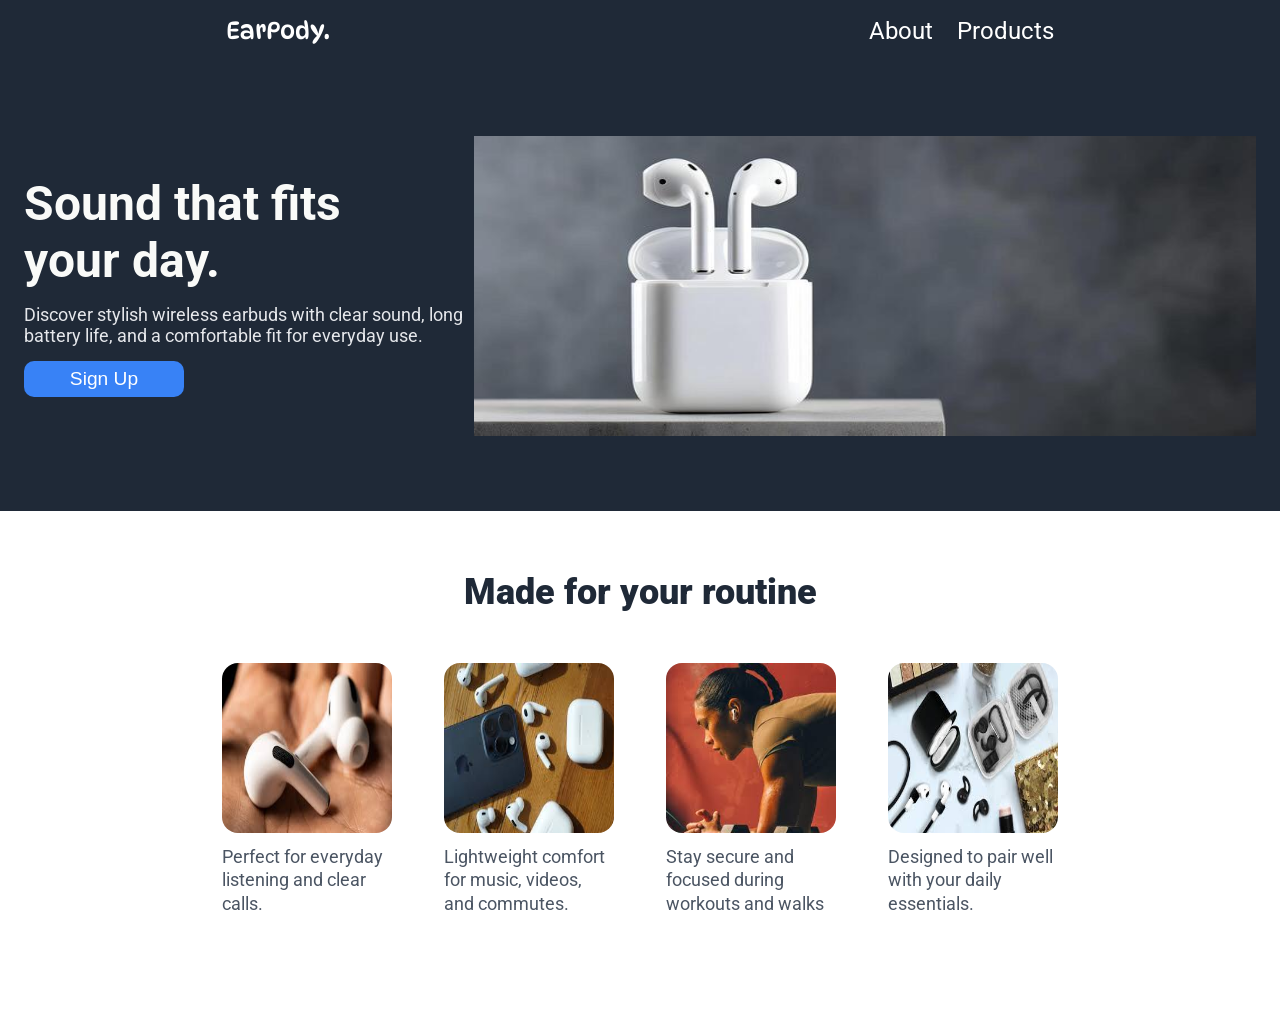
==== index.html @ 04e9d4e9 "info section with images" ====
<!doctype html>
<html lang="en">
  <head>
    <meta charset="UTF-8" />
    <meta name="viewport" content="width=device-width, initial-scale=1.0" />
    <title>EarPody.</title>
    <link rel="stylesheet" href="./Styles/main.css" />
  </head>
  <body>
    <header class="header">
      <a href="./index.html" class="logo-container"> EarPody. </a>

      <nav aria-label="Main navigation">
        <ul class="nav-list">
          <li><a href="./Pages/About.html">About</a></li>
          <li><a href="./Pages/Products.html">Products</a></li>
        </ul>
      </nav>
    </header>
    <main>
      <section class="hero">
        <div class="left">
          <h1 class="main-title">Sound that fits your day.</h1>
          <p class="subtext">
            Discover stylish wireless earbuds with clear sound, long battery
            life, and a comfortable fit for everyday use.
          </p>
          <button class="signUpHero">Sign Up</button>
        </div>
        <div class="right">
          <img src="./Images/airpods.jpg" alt="Air Pods photo" />
        </div>
      </section>

      <section class="info-section">
        <h2 class="info-title">Made for your routine</h2>
        <div class="info-cards">
          <div class="card">
            <div class="box"><img src="./Images/airpodsDuo.jpeg" alt="" /></div>
            <p>Perfect for everyday listening and clear calls.</p>
          </div>

          <div class="card">
            <div class="box">
              <img src="./Images/airpodsCasual.jpeg" alt="" />
            </div>
            <p>Lightweight comfort for music, videos, and commutes.</p>
          </div>

          <div class="card">
            <div class="box">
              <img src="./Images/airpodsFitness.jpeg" alt="" />
            </div>
            <p>Stay secure and focused during workouts and walks</p>
          </div>

          <div class="card">
            <div class="box">
              <img src="./Images/airpodsAccessories.jpeg" alt="" />
            </div>
            <p>Designed to pair well with your daily essentials.</p>
          </div>
        </div>
      </section>
    </main>
    <footer></footer>
  </body>
</html>
---- Styles/main.css ----
@import url("https://fonts.googleapis.com/css2?family=Roboto:wght@100..900&family=DynaPuff:wght@400;600&display=swap");
* {
  margin: 0;
  padding: 0;
  box-sizing: border-box;
}

body {
  font-family: "Roboto", sans-serif;
}

.header {
  background-color: #1f2937;
  display: flex;
  justify-content: space-around;
  align-items: center;
  padding: 16px 24px;
  color: #f9faf8;
  font-size: 24px;
}

.logo-container {
  display: flex;
  justify-content: start;
  width: 200px;
  margin-right: 40px;
  text-decoration: none;
  color: #ffffff;
  font-family: "DynaPuff", system-ui, sans-serif;
}

.nav-list {
  list-style: none;
  display: flex;
  gap: 24px;
}

.nav-list a {
  color: white;
  text-decoration: none;
}
a:hover {
  text-decoration: underline;
}

.hero {
  background-color: #1f2937;
  display: flex;
  justify-content: space-around;
  align-items: center;
  height: 50vh;
  padding: 16px 24px;
}
.left {
  height: 300px;
  display: flex;
  flex-direction: column;
  justify-content: center;
  align-items: start;
  gap: 15px;
}
.main-title {
  font-weight: bold;
  color: #f9faf8;
  font-size: 48px;
  width: 21.875rem;
}
.subtext {
  font-size: 18px;
  color: #e5e7eb;
  width: 28.125rem;
}
.signUpHero {
  background: #3882f6;
  color: #ffffff;
  border: none;
  border-radius: 10px;
  padding: 0.55rem 2.25rem;
  min-width: 160px;
  font-size: 1.2rem;
  font-weight: 500;
  line-height: 1;
  cursor: pointer;
}
.right {
  width: 800px;
  height: 300px;
}
.right img {
  width: 100%;
  max-width: 800px;
  height: auto;
  max-height: 300px;
}
.info-section {
  padding: 60px 80px 100px;
  background-color: white;
}

.info-title {
  font-size: 36px;
  font-weight: 900;
  color: #1f2937;
  padding-bottom: 50px;
  text-align: center;
}

.info-cards {
  display: flex;
  justify-content: center;
  gap: 52px;
  flex-wrap: wrap;
}

.card {
  width: 170px;
}

.box {
  width: 170px;
  height: 170px;
  border-radius: 16px;
  margin-bottom: 12px;
}

.card p {
  font-size: 18px;
  color: #4b5563;
  line-height: 1.3;
}
.info-cards img {
  width: 170px;
  height: 170px;
  border-radius: 16px;
}
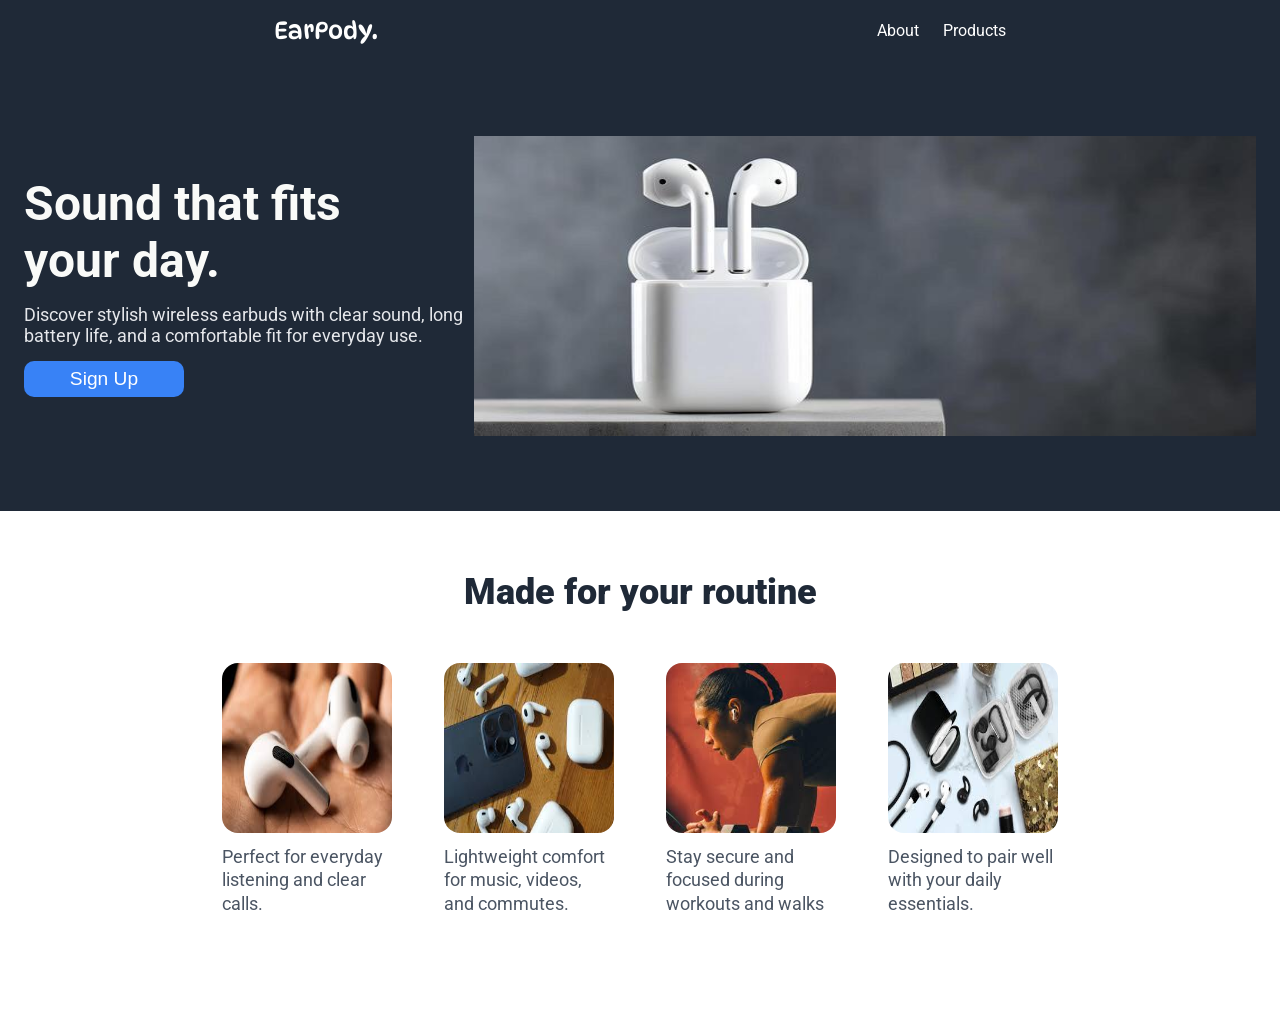
==== commit 28d416b1: "minor changes in css and html. Added alt attributes to img elems" ====
--- a/index.html
+++ b/index.html
@@ -36,27 +36,41 @@
         <h2 class="info-title">Made for your routine</h2>
         <div class="info-cards">
           <div class="card">
-            <div class="box"><img src="./Images/airpodsDuo.jpeg" alt="" /></div>
+            <div class="box">
+              <img
+                src="./Images/airpodsDuo.jpeg"
+                alt="Two wireless earbuds in charging case"
+              />
+            </div>
             <p>Perfect for everyday listening and clear calls.</p>
           </div>
 
           <div class="card">
             <div class="box">
-              <img src="./Images/airpodsCasual.jpeg" alt="" />
+              <img
+                src="./Images/airpodsCasual.jpeg"
+                alt="Person using wireless earbuds casually"
+              />
             </div>
             <p>Lightweight comfort for music, videos, and commutes.</p>
           </div>
 
           <div class="card">
             <div class="box">
-              <img src="./Images/airpodsFitness.jpeg" alt="" />
+              <img
+                src="./Images/airpodsFitness.jpeg"
+                alt="wireless airpods during workout"
+              />
             </div>
             <p>Stay secure and focused during workouts and walks</p>
           </div>
 
           <div class="card">
             <div class="box">
-              <img src="./Images/airpodsAccessories.jpeg" alt="" />
+              <img
+                src="./Images/airpodsAccessories.jpeg"
+                alt="wireless airpods ith everyday accessories"
+              />
             </div>
             <p>Designed to pair well with your daily essentials.</p>
           </div>
--- a/Styles/main.css
+++ b/Styles/main.css
@@ -15,24 +15,20 @@
   justify-content: space-around;
   align-items: center;
   padding: 16px 24px;
-  color: #f9faf8;
-  font-size: 24px;
 }
 
 .logo-container {
-  display: flex;
-  justify-content: start;
-  width: 200px;
-  margin-right: 40px;
   text-decoration: none;
   color: #ffffff;
   font-family: "DynaPuff", system-ui, sans-serif;
+  font-size: 24px;
 }
 
 .nav-list {
   list-style: none;
   display: flex;
   gap: 24px;
+  color: #e5e7eb;
 }
 
 .nav-list a {
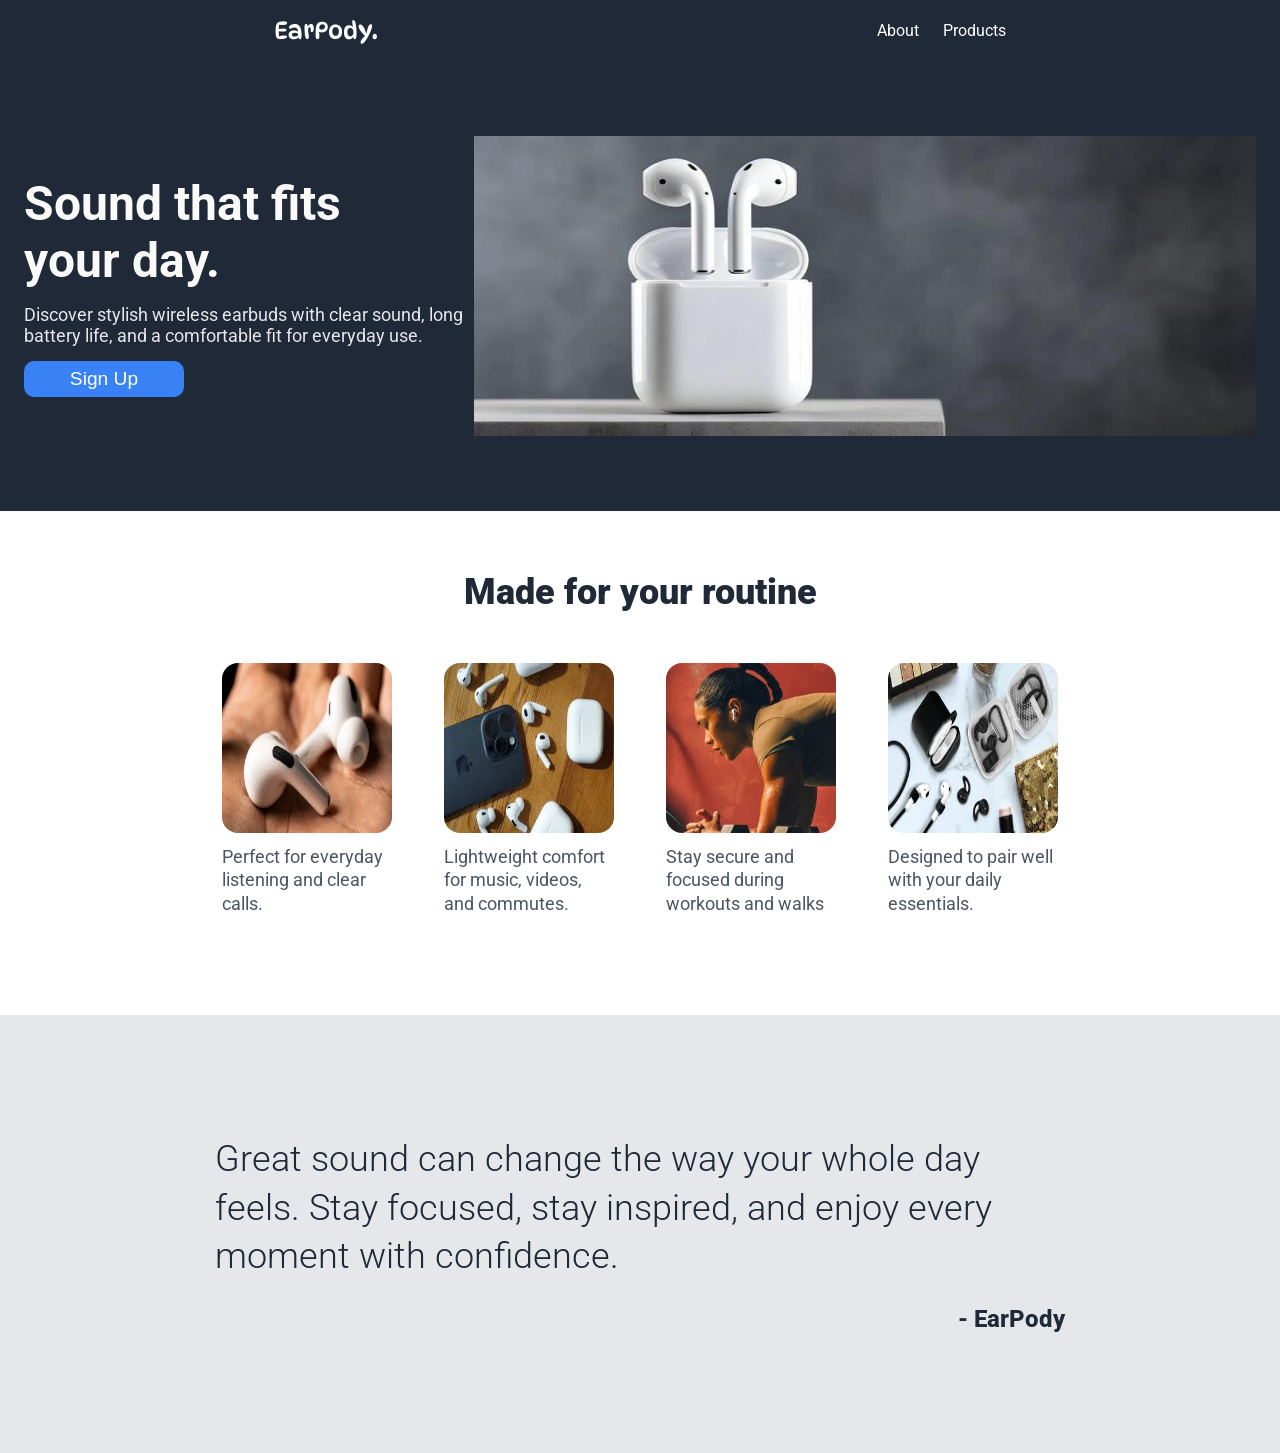
==== commit 7ebc802e: "quote section 70% done" ====
--- a/index.html
+++ b/index.html
@@ -34,6 +34,7 @@
 
       <section class="info-section">
         <h2 class="info-title">Made for your routine</h2>
+
         <div class="info-cards">
           <div class="card">
             <div class="box">
@@ -76,6 +77,15 @@
           </div>
         </div>
       </section>
+      <section class="quote-section">
+        <div class="quote-container">
+          <blockquote class="quote-text">
+            Great sound can change the way your whole day feels. Stay focused,
+            stay inspired, and enjoy every moment with confidence.
+          </blockquote>
+          <p class="quote-author">- EarPody</p>
+        </div>
+      </section>
     </main>
     <footer></footer>
   </body>
--- a/Styles/main.css
+++ b/Styles/main.css
@@ -129,3 +129,29 @@
   height: 170px;
   border-radius: 16px;
 }
+
+.quote-section {
+  background-color: #e5e7eb;
+  padding: 120px 40px;
+}
+
+.quote-container {
+  max-width: 850px;
+  margin: 0 auto;
+}
+
+.quote-text {
+  font-size: 36px;
+  font-style: light italic;
+  font-weight: 300;
+  color: #1f2937;
+  line-height: 1.35;
+}
+
+.quote-author {
+  margin-top: 24px;
+  text-align: right;
+  font-size: 24px;
+  font-weight: 800;
+  color: #1f2937;
+}
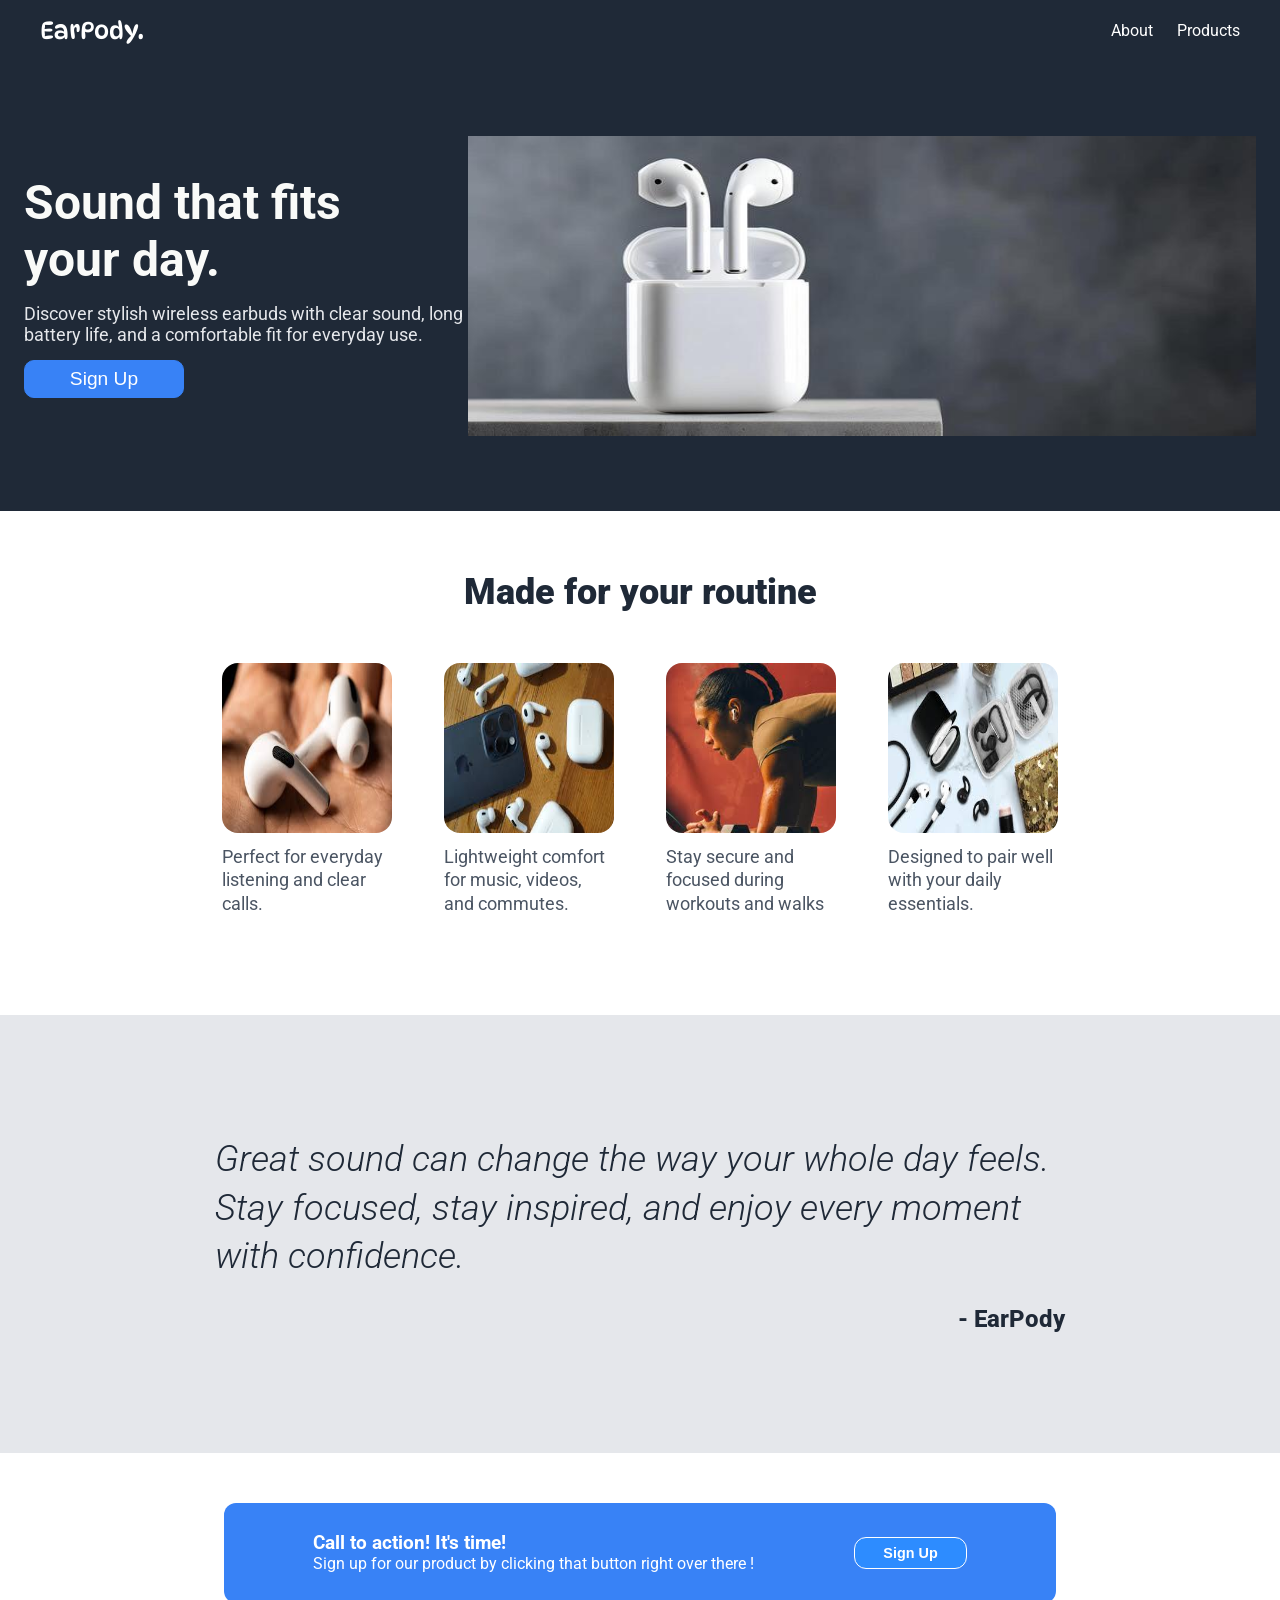
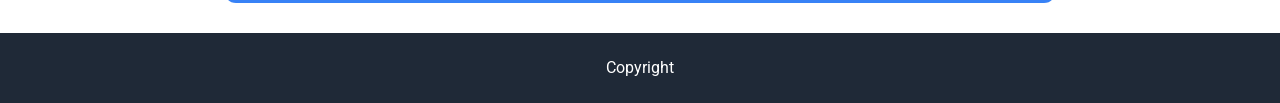
==== commit 3adc1f0e: "index.html responsive ? desing done" ====
--- a/index.html
+++ b/index.html
@@ -17,6 +17,7 @@
         </ul>
       </nav>
     </header>
+
     <main>
       <section class="hero">
         <div class="left">
@@ -79,14 +80,26 @@
       </section>
       <section class="quote-section">
         <div class="quote-container">
-          <blockquote class="quote-text">
+          <p class="quote-text">
             Great sound can change the way your whole day feels. Stay focused,
             stay inspired, and enjoy every moment with confidence.
-          </blockquote>
+          </p>
           <p class="quote-author">- EarPody</p>
         </div>
       </section>
+
+      <section class="cta-section">
+        <div class="cta-container">
+          <div class="cta-content">
+            <h3>Call to action! It's time!</h3>
+            <p>
+              Sign up for our product by clicking that button right over there !
+            </p>
+          </div>
+          <button class="cta-button">Sign Up</button>
+        </div>
+      </section>
     </main>
-    <footer></footer>
+    <footer>Copyright</footer>
   </body>
 </html>
--- a/Styles/main.css
+++ b/Styles/main.css
@@ -12,9 +12,13 @@
 .header {
   background-color: #1f2937;
   display: flex;
-  justify-content: space-around;
-  align-items: center;
-  padding: 16px 24px;
+  align-items: center;
+  justify-content: space-between;
+  padding: 16px 40px;
+  gap: 20px;
+  position: sticky;
+  top: 0;
+  z-index: 1000;
 }
 
 .logo-container {
@@ -35,7 +39,7 @@
   color: white;
   text-decoration: none;
 }
-a:hover {
+.nav-list a:hover {
   text-decoration: underline;
 }
 
@@ -64,12 +68,13 @@
 .subtext {
   font-size: 18px;
   color: #e5e7eb;
-  width: 28.125rem;
+  max-width: 45ch;
+  width: 100%;
 }
 .signUpHero {
   background: #3882f6;
   color: #ffffff;
-  border: none;
+  border: 1px solid #3882f6;
   border-radius: 10px;
   padding: 0.55rem 2.25rem;
   min-width: 160px;
@@ -133,6 +138,7 @@
 .quote-section {
   background-color: #e5e7eb;
   padding: 120px 40px;
+  margin-bottom: 50px;
 }
 
 .quote-container {
@@ -142,7 +148,7 @@
 
 .quote-text {
   font-size: 36px;
-  font-style: light italic;
+  font-style: italic;
   font-weight: 300;
   color: #1f2937;
   line-height: 1.35;
@@ -155,3 +161,79 @@
   font-weight: 800;
   color: #1f2937;
 }
+.cta-container {
+  background-color: #3882f6;
+  width: 65%;
+  margin: auto;
+  color: #ffffff;
+  display: flex;
+  justify-content: center;
+  align-items: center;
+  gap: 100px;
+  margin-bottom: 30px;
+  border-radius: 12px;
+  height: 100px;
+}
+.cta-button {
+  background-color: #2d8cff;
+  color: #ffffff;
+  border: 1px solid #ffffff;
+  border-radius: 12px;
+  padding: 0.425rem 1.8rem;
+  font-size: 0.9rem;
+  font-weight: 600;
+  cursor: pointer;
+}
+
+footer {
+  text-align: center;
+  background-color: #1f2937;
+  color: #ffffff;
+  height: 70px;
+  display: flex;
+  align-items: center;
+  justify-content: center;
+}
+
+@media (max-width: 900px) {
+  .hero {
+    flex-direction: column;
+    height: auto;
+    text-align: center;
+    gap: 30px;
+    padding: 40px 24px;
+  }
+
+  .left {
+    align-items: center;
+    height: auto;
+  }
+
+  .main-title,
+  .subtext {
+    width: 100%;
+    max-width: 500px;
+  }
+
+  .right {
+    width: 100%;
+    height: auto;
+    display: flex;
+    justify-content: center;
+  }
+
+  .right img {
+    width: 100%;
+    max-width: 420px;
+    height: auto;
+  }
+
+  .cta-container {
+    width: 90%;
+    height: auto;
+    flex-direction: column;
+    gap: 20px;
+    padding: 24px;
+    text-align: center;
+  }
+}
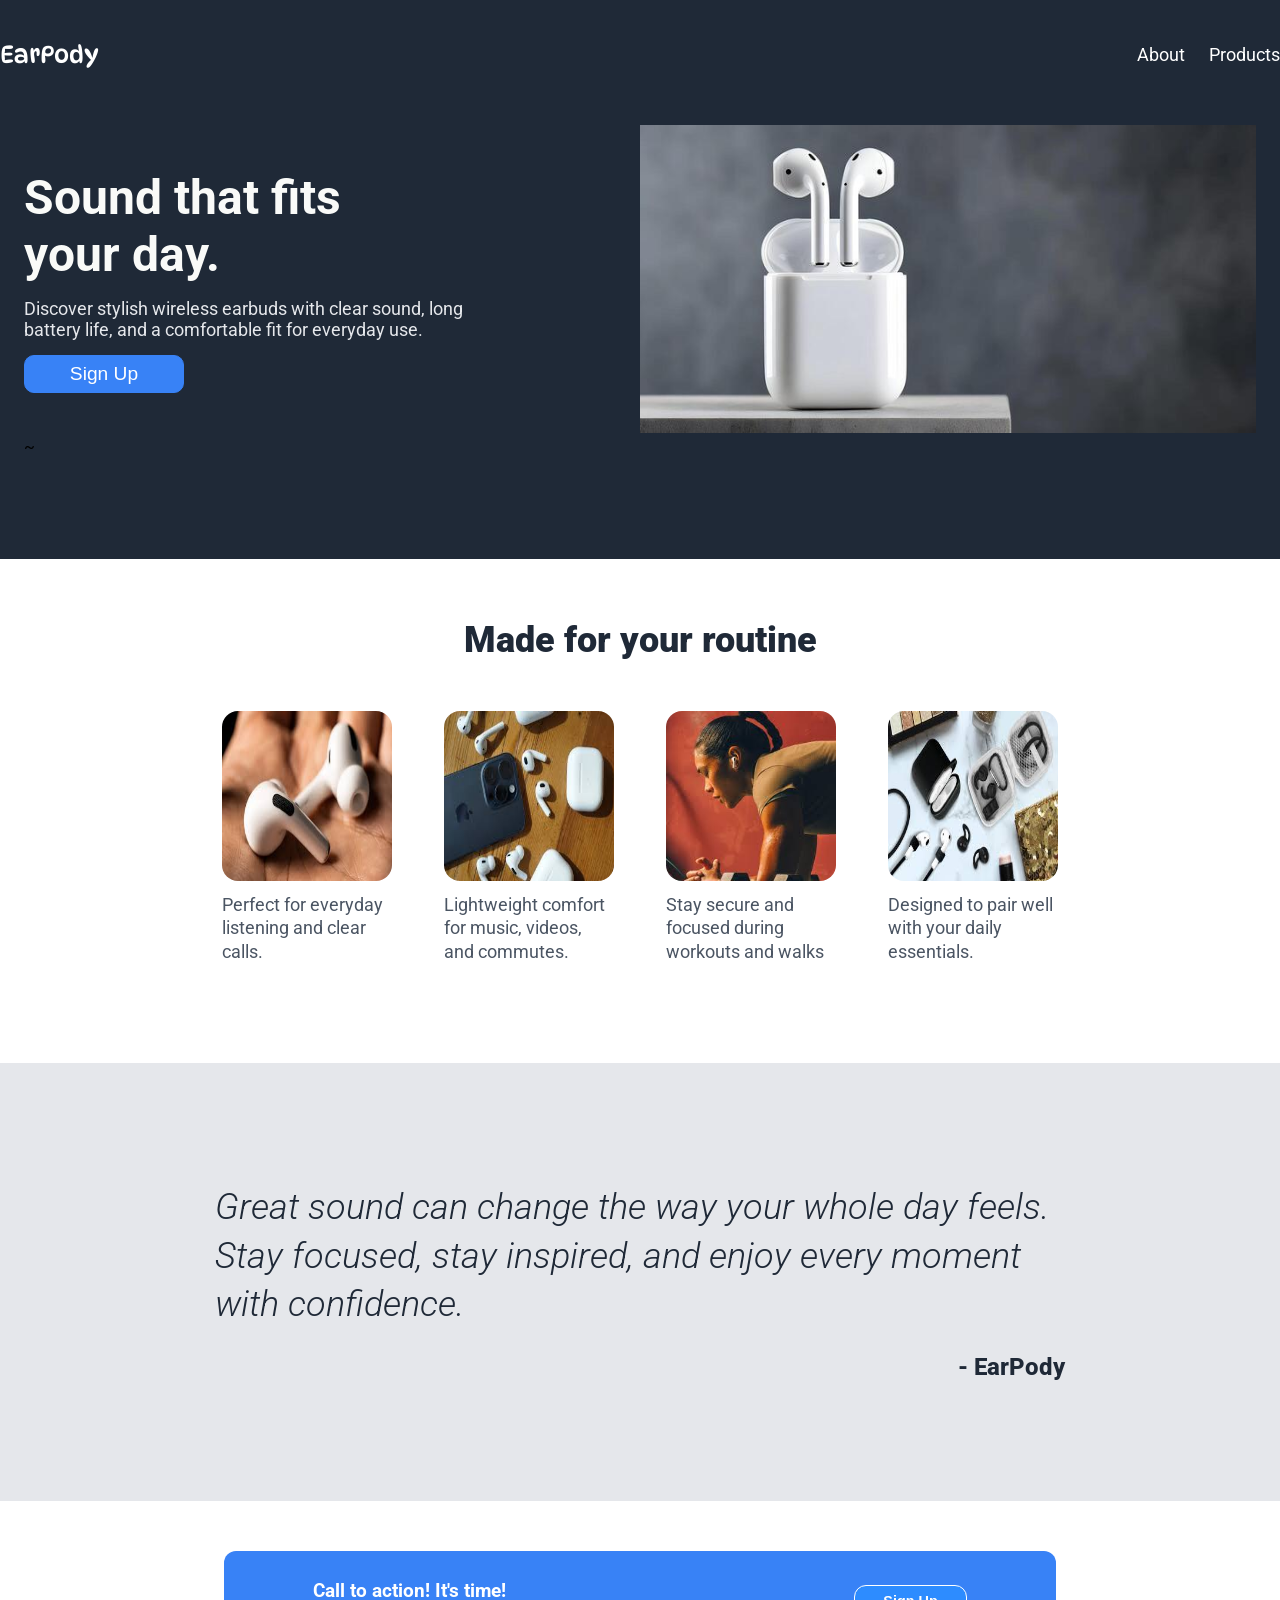
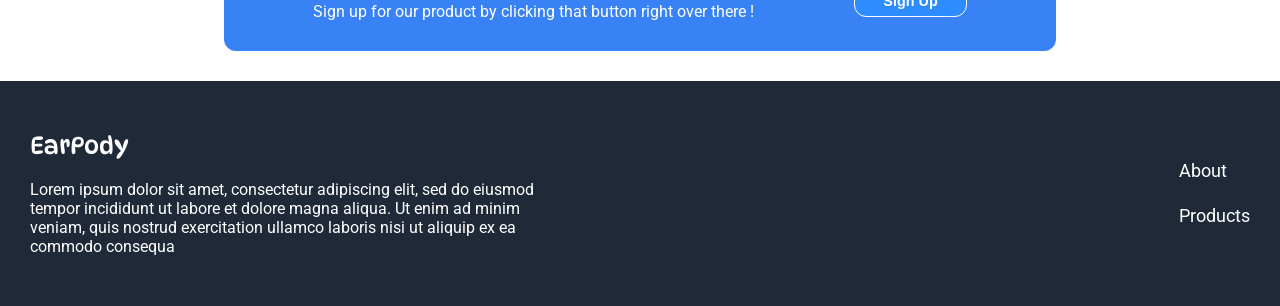
==== commit 02ca20ee: "improve navbar, container layout and footer" ====
--- a/index.html
+++ b/index.html
@@ -1,105 +1,119 @@
 <!doctype html>
 <html lang="en">
-  <head>
-    <meta charset="UTF-8" />
-    <meta name="viewport" content="width=device-width, initial-scale=1.0" />
-    <title>EarPody.</title>
-    <link rel="stylesheet" href="./Styles/main.css" />
-  </head>
-  <body>
-    <header class="header">
-      <a href="./index.html" class="logo-container"> EarPody. </a>
 
-      <nav aria-label="Main navigation">
-        <ul class="nav-list">
-          <li><a href="./Pages/About.html">About</a></li>
-          <li><a href="./Pages/Products.html">Products</a></li>
-        </ul>
-      </nav>
-    </header>
+<head>
+  <meta charset="UTF-8" />
+  <meta name="viewport" content="width=device-width, initial-scale=1.0" />
+  <title>EarPody.</title>
+  <link rel="stylesheet" href="./Styles/main.css" />
+  <link rel="stylesheet" href="./Styles/layout.css" />
+</head>
 
-    <main>
-      <section class="hero">
-        <div class="left">
-          <h1 class="main-title">Sound that fits your day.</h1>
-          <p class="subtext">
-            Discover stylish wireless earbuds with clear sound, long battery
-            life, and a comfortable fit for everyday use.
+<body>
+  <header class="header">
+    <nav aria-label="Main navigation">
+      <a href="./index.html" class="logo">EarPody</a>
+      <ul class="nav-list">
+        <li><a href="./Pages/About.html">About</a></li>
+        <li><a href="./Pages/Products.html">Products</a></li>
+      </ul>
+    </nav>
+  </header>
+
+  <main>
+    <section class="hero-section">
+      <div class="container">
+        <div class="hero">
+          <div class="left">
+            <h1 class="main-title">Sound that fits your day.</h1>
+            <p class="subtext">
+              Discover stylish wireless earbuds with clear sound, long battery
+              life, and a comfortable fit for everyday use.
+            </p>
+            <button class="signUpHero">Sign Up</button>
+          </div>
+          <div class="right">
+            <img src="./Images/airpods.jpg" alt="Air Pods photo" />
+          </div>
+        </div>~
+      </div>
+    </section>
+
+    <section class="info-section">
+      <h2 class="info-title">Made for your routine</h2>
+
+      <div class="info-cards">
+        <div class="card">
+          <div class="box">
+            <img src="./Images/airpodsDuo.jpeg" alt="Two wireless earbuds in charging case" />
+          </div>
+          <p>Perfect for everyday listening and clear calls.</p>
+        </div>
+
+        <div class="card">
+          <div class="box">
+            <img src="./Images/airpodsCasual.jpeg" alt="Person using wireless earbuds casually" />
+          </div>
+          <p>Lightweight comfort for music, videos, and commutes.</p>
+        </div>
+
+        <div class="card">
+          <div class="box">
+            <img src="./Images/airpodsFitness.jpeg" alt="wireless airpods during workout" />
+          </div>
+          <p>Stay secure and focused during workouts and walks</p>
+        </div>
+
+        <div class="card">
+          <div class="box">
+            <img src="./Images/airpodsAccessories.jpeg" alt="wireless airpods ith everyday accessories" />
+          </div>
+          <p>Designed to pair well with your daily essentials.</p>
+        </div>
+      </div>
+    </section>
+    <section class="quote-section">
+      <div class="quote-container">
+        <p class="quote-text">
+          Great sound can change the way your whole day feels. Stay focused,
+          stay inspired, and enjoy every moment with confidence.
+        </p>
+        <p class="quote-author">- EarPody</p>
+      </div>
+    </section>
+
+    <section class="cta-section">
+      <div class="cta-container">
+        <div class="cta-content">
+          <h3>Call to action! It's time!</h3>
+          <p>
+            Sign up for our product by clicking that button right over there !
           </p>
-          <button class="signUpHero">Sign Up</button>
         </div>
-        <div class="right">
-          <img src="./Images/airpods.jpg" alt="Air Pods photo" />
+        <button class="cta-button">Sign Up</button>
+      </div>
+    </section>
+  </main>
+  <footer>
+    <div class="container">
+      <div class="footer-wrapper">
+        <div class="footer-content">
+          <a href="./index.html" class="logo">EarPody</a>
+          <p>Lorem ipsum dolor sit amet, consectetur adipiscing elit, sed do eiusmod tempor incididunt ut labore et
+            dolore
+            magna aliqua. Ut enim ad minim veniam, quis nostrud exercitation ullamco laboris nisi ut aliquip ex ea
+            commodo
+            consequa</p>
         </div>
-      </section>
+        <div class="footer-nav">
+          <ul class="footer-links">
+            <li><a href="./Pages/About.html">About</a></li>
+            <li><a href="./Pages/Products.html">Products</a></li>
+          </ul>
+        </div>
+      </div>
+    </div>
+  </footer>
+</body>
 
-      <section class="info-section">
-        <h2 class="info-title">Made for your routine</h2>
-
-        <div class="info-cards">
-          <div class="card">
-            <div class="box">
-              <img
-                src="./Images/airpodsDuo.jpeg"
-                alt="Two wireless earbuds in charging case"
-              />
-            </div>
-            <p>Perfect for everyday listening and clear calls.</p>
-          </div>
-
-          <div class="card">
-            <div class="box">
-              <img
-                src="./Images/airpodsCasual.jpeg"
-                alt="Person using wireless earbuds casually"
-              />
-            </div>
-            <p>Lightweight comfort for music, videos, and commutes.</p>
-          </div>
-
-          <div class="card">
-            <div class="box">
-              <img
-                src="./Images/airpodsFitness.jpeg"
-                alt="wireless airpods during workout"
-              />
-            </div>
-            <p>Stay secure and focused during workouts and walks</p>
-          </div>
-
-          <div class="card">
-            <div class="box">
-              <img
-                src="./Images/airpodsAccessories.jpeg"
-                alt="wireless airpods ith everyday accessories"
-              />
-            </div>
-            <p>Designed to pair well with your daily essentials.</p>
-          </div>
-        </div>
-      </section>
-      <section class="quote-section">
-        <div class="quote-container">
-          <p class="quote-text">
-            Great sound can change the way your whole day feels. Stay focused,
-            stay inspired, and enjoy every moment with confidence.
-          </p>
-          <p class="quote-author">- EarPody</p>
-        </div>
-      </section>
-
-      <section class="cta-section">
-        <div class="cta-container">
-          <div class="cta-content">
-            <h3>Call to action! It's time!</h3>
-            <p>
-              Sign up for our product by clicking that button right over there !
-            </p>
-          </div>
-          <button class="cta-button">Sign Up</button>
-        </div>
-      </section>
-    </main>
-    <footer>Copyright</footer>
-  </body>
-</html>
+</html>
--- a/Styles/main.css
+++ b/Styles/main.css
@@ -9,55 +9,27 @@
   font-family: "Roboto", sans-serif;
 }
 
-.header {
+
+.hero-section{
   background-color: #1f2937;
-  display: flex;
-  align-items: center;
-  justify-content: space-between;
-  padding: 16px 40px;
-  gap: 20px;
-  position: sticky;
-  top: 0;
-  z-index: 1000;
-}
-
-.logo-container {
-  text-decoration: none;
-  color: #ffffff;
-  font-family: "DynaPuff", system-ui, sans-serif;
-  font-size: 24px;
-}
-
-.nav-list {
-  list-style: none;
-  display: flex;
-  gap: 24px;
-  color: #e5e7eb;
-}
-
-.nav-list a {
-  color: white;
-  text-decoration: none;
-}
-.nav-list a:hover {
-  text-decoration: underline;
+  height: 50vh;
+  padding: 16px 24px;
 }
 
 .hero {
-  background-color: #1f2937;
   display: flex;
   justify-content: space-around;
   align-items: center;
-  height: 50vh;
-  padding: 16px 24px;
+  width: 100%;
 }
 .left {
-  height: 300px;
+  /* height: 300px; */
   display: flex;
   flex-direction: column;
   justify-content: center;
   align-items: start;
   gap: 15px;
+  flex: 1;
 }
 .main-title {
   font-weight: bold;
@@ -84,14 +56,16 @@
   cursor: pointer;
 }
 .right {
-  width: 800px;
-  height: 300px;
+  flex: 1;
+  /* width: 800px;
+  height: 300px; */
 }
 .right img {
   width: 100%;
-  max-width: 800px;
+  object-fit: cover;
+  /* max-width: 800px;
   height: auto;
-  max-height: 300px;
+  max-height: 300px; */
 }
 .info-section {
   padding: 60px 80px 100px;
@@ -185,23 +159,13 @@
   cursor: pointer;
 }
 
-footer {
-  text-align: center;
-  background-color: #1f2937;
-  color: #ffffff;
-  height: 70px;
-  display: flex;
-  align-items: center;
-  justify-content: center;
-}
-
 @media (max-width: 900px) {
   .hero {
     flex-direction: column;
     height: auto;
     text-align: center;
     gap: 30px;
-    padding: 40px 24px;
+    padding: 0 24px;
   }
 
   .left {
--- a/Styles/layout.css
+++ b/Styles/layout.css
@@ -0,0 +1,96 @@
+@import url("https://fonts.googleapis.com/css2?family=Roboto:wght@100..900&family=DynaPuff:wght@400;600&display=swap");
+
+.container {
+  max-width: 1280px;
+  width: 100%;
+  margin: 0 auto;
+}
+
+.header {
+  background-color: #1f2937;
+  position: sticky;
+  padding: 40px 0;
+  top: 0;
+  z-index: 1000;
+}
+
+nav {
+  display: flex;
+  align-items: center;
+  justify-content: space-between;
+  margin: 0 auto;
+  max-width: 1280px;
+  width: 100%;
+}
+
+.logo {
+  text-decoration: none;
+  color: #ffffff;
+  font-family: "DynaPuff", system-ui, sans-serif;
+  font-size: 24px;
+}
+
+.nav-list {
+  list-style: none;
+  display: flex;
+  gap: 24px;
+  color: #e5e7eb;
+}
+
+.nav-list a,
+.footer-links a {
+  color: white;
+  text-decoration: none;
+  font-size: 18px;
+}
+.nav-list a:hover {
+  text-decoration: underline;
+}
+
+footer {
+  padding: 50px 30px;
+  background-color: #1f2937;
+}
+
+.footer-wrapper {
+  display: flex;
+  justify-content: space-between;
+  align-items: center;
+}
+
+.footer-content p {
+  max-width: 60ch;
+  margin-top: 20px;
+  color: white;
+}
+
+.footer-links{
+  list-style: none;
+  display: flex;
+  flex-direction: column;
+  gap: 24px;
+  color: #e5e7eb;
+}
+
+@media (max-width: 768px) {
+  nav {
+    padding: 0 30px;
+  }
+
+  .logo {
+    font-size: 30px;
+  }
+
+  .header {
+    padding: 20px 0;
+  }
+
+  .footer-wrapper{
+    flex-direction: column;
+    gap: 30px;
+  }
+
+  .footer-links{
+    flex-direction: row;
+  }
+}
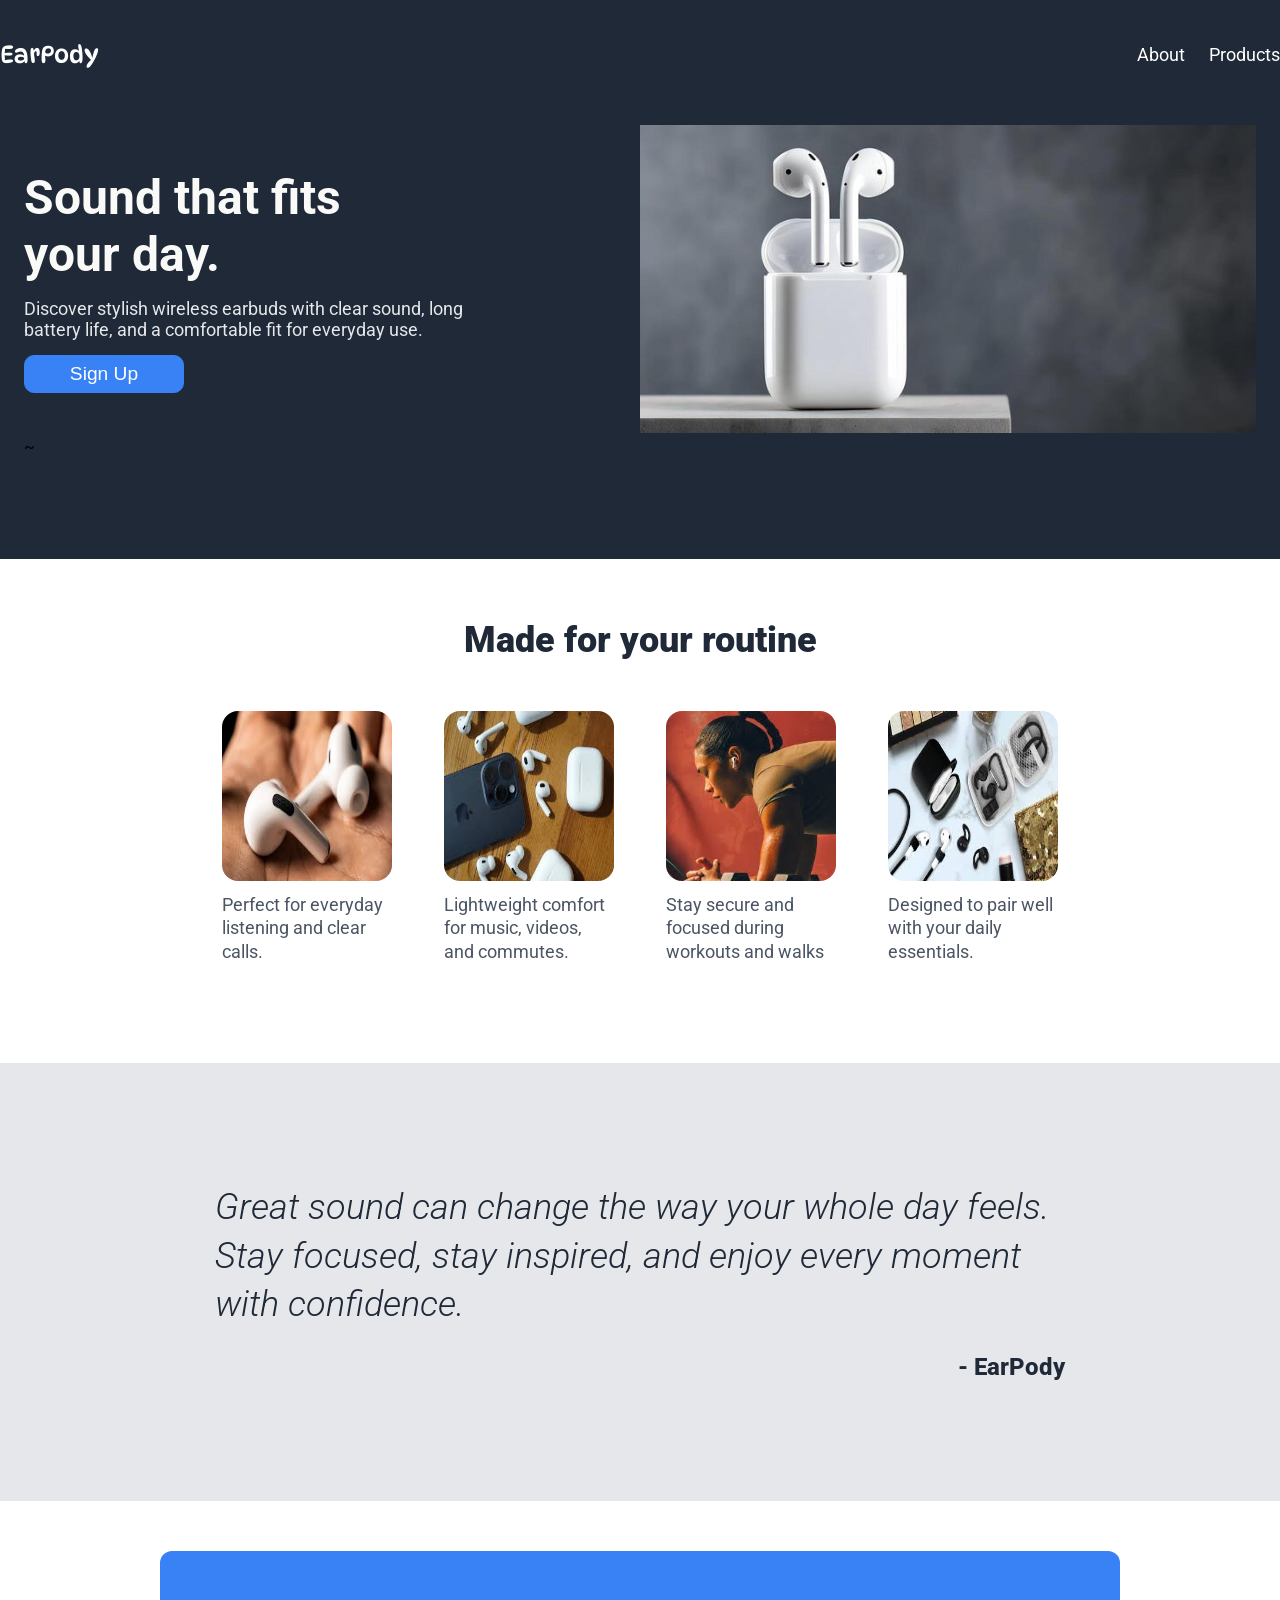
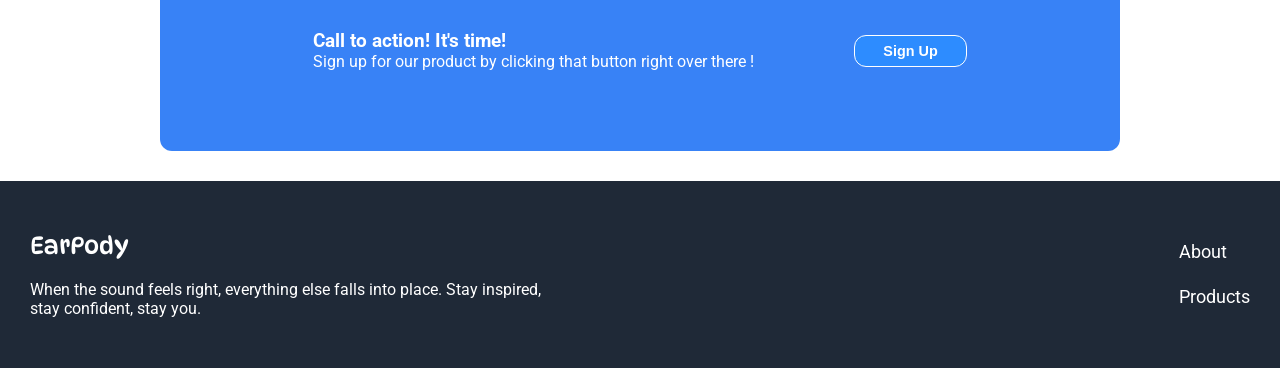
==== commit d53dacf0: "Last changes before deploy. Footer text changes and some minor css on index.html" ====
--- a/index.html
+++ b/index.html
@@ -1,119 +1,130 @@
 <!doctype html>
 <html lang="en">
+  <head>
+    <meta charset="UTF-8" />
+    <meta name="viewport" content="width=device-width, initial-scale=1.0" />
+    <title>EarPody</title>
+    <link rel="stylesheet" href="./Styles/main.css" />
+    <link rel="stylesheet" href="./Styles/layout.css" />
+    <link rel="icon" type="image/svg" href="./Images/earpody.svg" />
+  </head>
 
-<head>
-  <meta charset="UTF-8" />
-  <meta name="viewport" content="width=device-width, initial-scale=1.0" />
-  <title>EarPody.</title>
-  <link rel="stylesheet" href="./Styles/main.css" />
-  <link rel="stylesheet" href="./Styles/layout.css" />
-</head>
+  <body>
+    <header class="header">
+      <nav aria-label="Main navigation">
+        <a href="./index.html" class="logo">EarPody</a>
+        <ul class="nav-list">
+          <li><a href="./Pages/About.html">About</a></li>
+          <li><a href="./Pages/Products.html">Products</a></li>
+        </ul>
+      </nav>
+    </header>
 
-<body>
-  <header class="header">
-    <nav aria-label="Main navigation">
-      <a href="./index.html" class="logo">EarPody</a>
-      <ul class="nav-list">
-        <li><a href="./Pages/About.html">About</a></li>
-        <li><a href="./Pages/Products.html">Products</a></li>
-      </ul>
-    </nav>
-  </header>
+    <main>
+      <section class="hero-section">
+        <div class="container">
+          <div class="hero">
+            <div class="left">
+              <h1 class="main-title">Sound that fits your day.</h1>
+              <p class="subtext">
+                Discover stylish wireless earbuds with clear sound, long battery
+                life, and a comfortable fit for everyday use.
+              </p>
+              <button class="signUpHero">Sign Up</button>
+            </div>
+            <div class="right">
+              <img src="./Images/airpods.jpg" alt="Air Pods photo" />
+            </div>
+          </div>
+          ~
+        </div>
+      </section>
 
-  <main>
-    <section class="hero-section">
+      <section class="info-section">
+        <h2 class="info-title">Made for your routine</h2>
+
+        <div class="info-cards">
+          <div class="card">
+            <div class="box">
+              <img
+                src="./Images/airpodsDuo.jpeg"
+                alt="Two wireless earbuds in charging case"
+              />
+            </div>
+            <p>Perfect for everyday listening and clear calls.</p>
+          </div>
+
+          <div class="card">
+            <div class="box">
+              <img
+                src="./Images/airpodsCasual.jpeg"
+                alt="Person using wireless earbuds casually"
+              />
+            </div>
+            <p>Lightweight comfort for music, videos, and commutes.</p>
+          </div>
+
+          <div class="card">
+            <div class="box">
+              <img
+                src="./Images/airpodsFitness.jpeg"
+                alt="wireless airpods during workout"
+              />
+            </div>
+            <p>Stay secure and focused during workouts and walks</p>
+          </div>
+
+          <div class="card">
+            <div class="box">
+              <img
+                src="./Images/airpodsAccessories.jpeg"
+                alt="wireless airpods ith everyday accessories"
+              />
+            </div>
+            <p>Designed to pair well with your daily essentials.</p>
+          </div>
+        </div>
+      </section>
+      <section class="quote-section">
+        <div class="quote-container">
+          <p class="quote-text">
+            Great sound can change the way your whole day feels. Stay focused,
+            stay inspired, and enjoy every moment with confidence.
+          </p>
+          <p class="quote-author">- EarPody</p>
+        </div>
+      </section>
+
+      <section class="cta-section">
+        <div class="cta-container">
+          <div class="cta-content">
+            <h3>Call to action! It's time!</h3>
+            <p>
+              Sign up for our product by clicking that button right over there !
+            </p>
+          </div>
+          <button class="cta-button">Sign Up</button>
+        </div>
+      </section>
+    </main>
+    <footer>
       <div class="container">
-        <div class="hero">
-          <div class="left">
-            <h1 class="main-title">Sound that fits your day.</h1>
-            <p class="subtext">
-              Discover stylish wireless earbuds with clear sound, long battery
-              life, and a comfortable fit for everyday use.
+        <div class="footer-wrapper">
+          <div class="footer-content">
+            <a href="./index.html" class="logo">EarPody</a>
+            <p>
+              When the sound feels right, everything else falls into place. Stay
+              inspired, stay confident, stay you.
             </p>
-            <button class="signUpHero">Sign Up</button>
           </div>
-          <div class="right">
-            <img src="./Images/airpods.jpg" alt="Air Pods photo" />
+          <div class="footer-nav">
+            <ul class="footer-links">
+              <li><a href="./Pages/About.html">About</a></li>
+              <li><a href="./Pages/Products.html">Products</a></li>
+            </ul>
           </div>
-        </div>~
-      </div>
-    </section>
-
-    <section class="info-section">
-      <h2 class="info-title">Made for your routine</h2>
-
-      <div class="info-cards">
-        <div class="card">
-          <div class="box">
-            <img src="./Images/airpodsDuo.jpeg" alt="Two wireless earbuds in charging case" />
-          </div>
-          <p>Perfect for everyday listening and clear calls.</p>
-        </div>
-
-        <div class="card">
-          <div class="box">
-            <img src="./Images/airpodsCasual.jpeg" alt="Person using wireless earbuds casually" />
-          </div>
-          <p>Lightweight comfort for music, videos, and commutes.</p>
-        </div>
-
-        <div class="card">
-          <div class="box">
-            <img src="./Images/airpodsFitness.jpeg" alt="wireless airpods during workout" />
-          </div>
-          <p>Stay secure and focused during workouts and walks</p>
-        </div>
-
-        <div class="card">
-          <div class="box">
-            <img src="./Images/airpodsAccessories.jpeg" alt="wireless airpods ith everyday accessories" />
-          </div>
-          <p>Designed to pair well with your daily essentials.</p>
         </div>
       </div>
-    </section>
-    <section class="quote-section">
-      <div class="quote-container">
-        <p class="quote-text">
-          Great sound can change the way your whole day feels. Stay focused,
-          stay inspired, and enjoy every moment with confidence.
-        </p>
-        <p class="quote-author">- EarPody</p>
-      </div>
-    </section>
-
-    <section class="cta-section">
-      <div class="cta-container">
-        <div class="cta-content">
-          <h3>Call to action! It's time!</h3>
-          <p>
-            Sign up for our product by clicking that button right over there !
-          </p>
-        </div>
-        <button class="cta-button">Sign Up</button>
-      </div>
-    </section>
-  </main>
-  <footer>
-    <div class="container">
-      <div class="footer-wrapper">
-        <div class="footer-content">
-          <a href="./index.html" class="logo">EarPody</a>
-          <p>Lorem ipsum dolor sit amet, consectetur adipiscing elit, sed do eiusmod tempor incididunt ut labore et
-            dolore
-            magna aliqua. Ut enim ad minim veniam, quis nostrud exercitation ullamco laboris nisi ut aliquip ex ea
-            commodo
-            consequa</p>
-        </div>
-        <div class="footer-nav">
-          <ul class="footer-links">
-            <li><a href="./Pages/About.html">About</a></li>
-            <li><a href="./Pages/Products.html">Products</a></li>
-          </ul>
-        </div>
-      </div>
-    </div>
-  </footer>
-</body>
-
-</html>+    </footer>
+  </body>
+</html>
--- a/Styles/main.css
+++ b/Styles/main.css
@@ -9,8 +9,7 @@
   font-family: "Roboto", sans-serif;
 }
 
-
-.hero-section{
+.hero-section {
   background-color: #1f2937;
   height: 50vh;
   padding: 16px 24px;
@@ -137,16 +136,16 @@
 }
 .cta-container {
   background-color: #3882f6;
-  width: 65%;
+  width: 75%;
   margin: auto;
   color: #ffffff;
+  border-radius: 12px;
   display: flex;
   justify-content: center;
   align-items: center;
   gap: 100px;
   margin-bottom: 30px;
-  border-radius: 12px;
-  height: 100px;
+  height: 200px;
 }
 .cta-button {
   background-color: #2d8cff;
